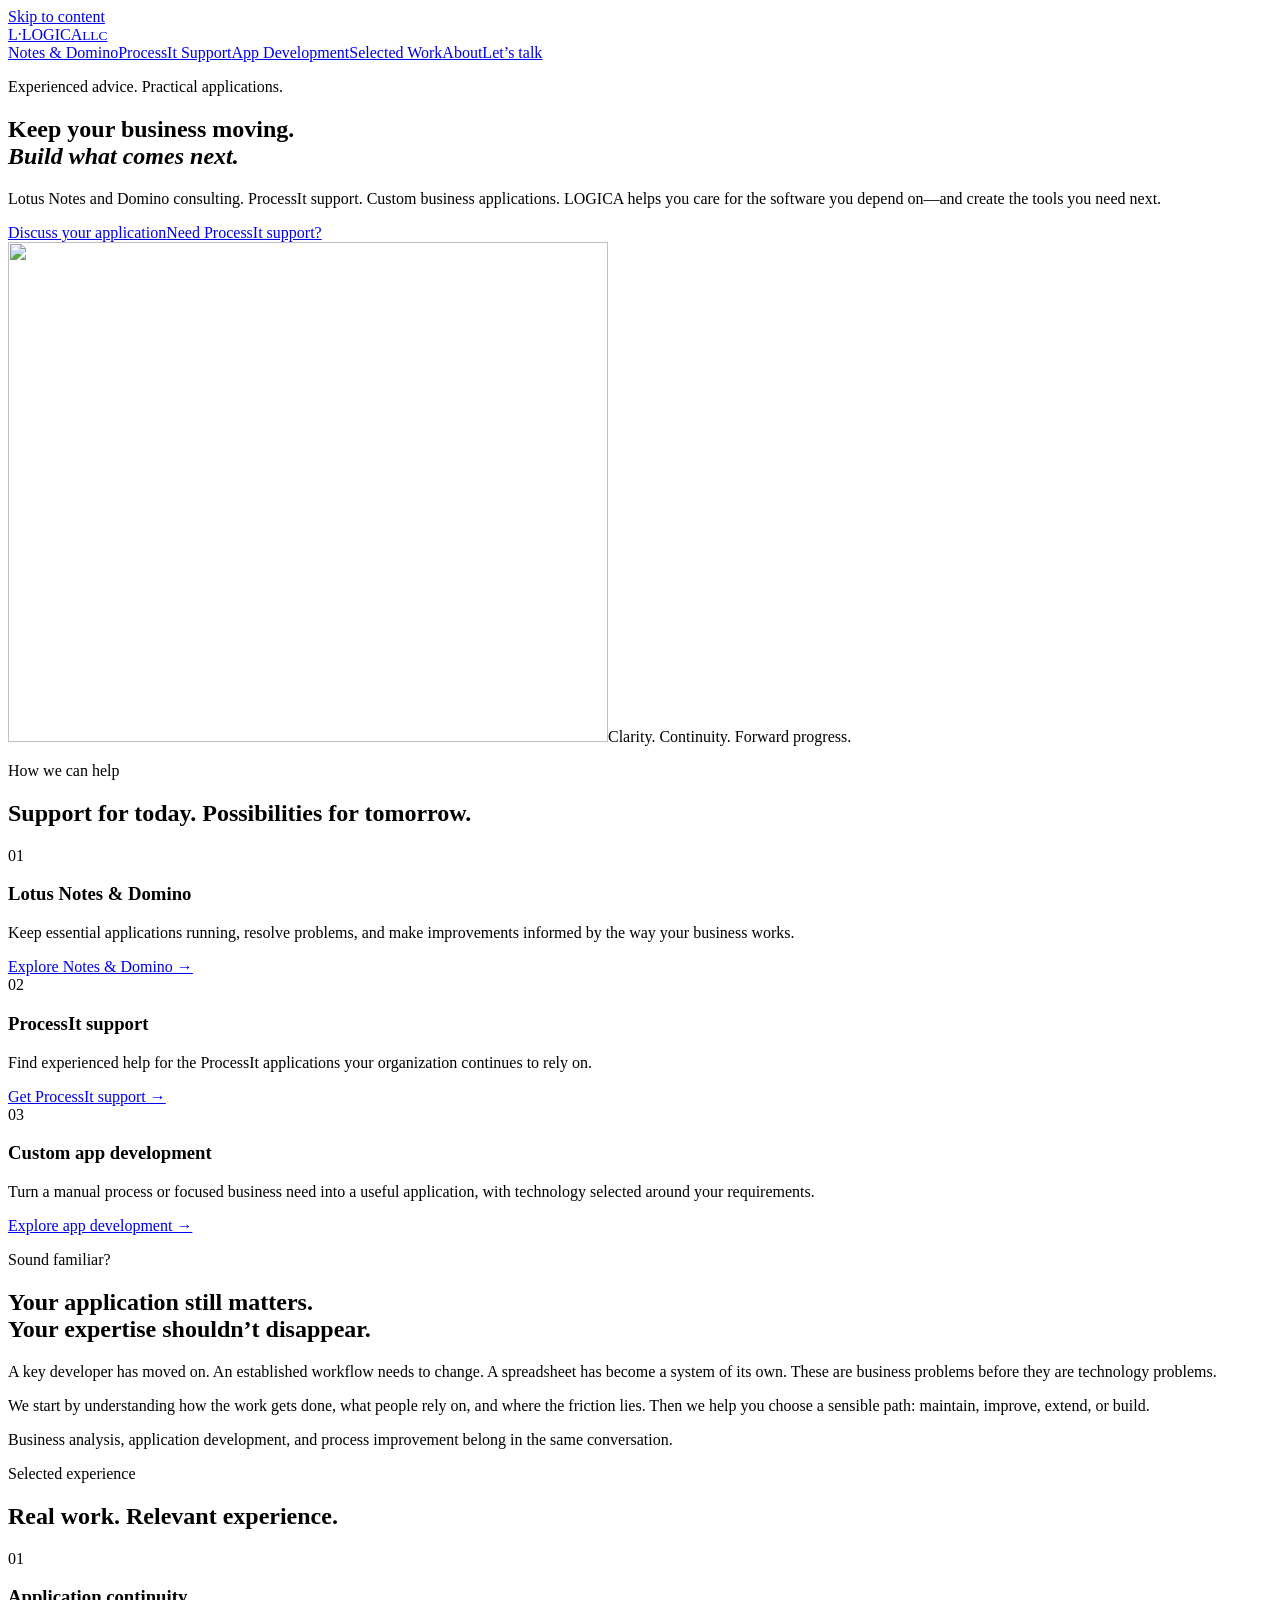
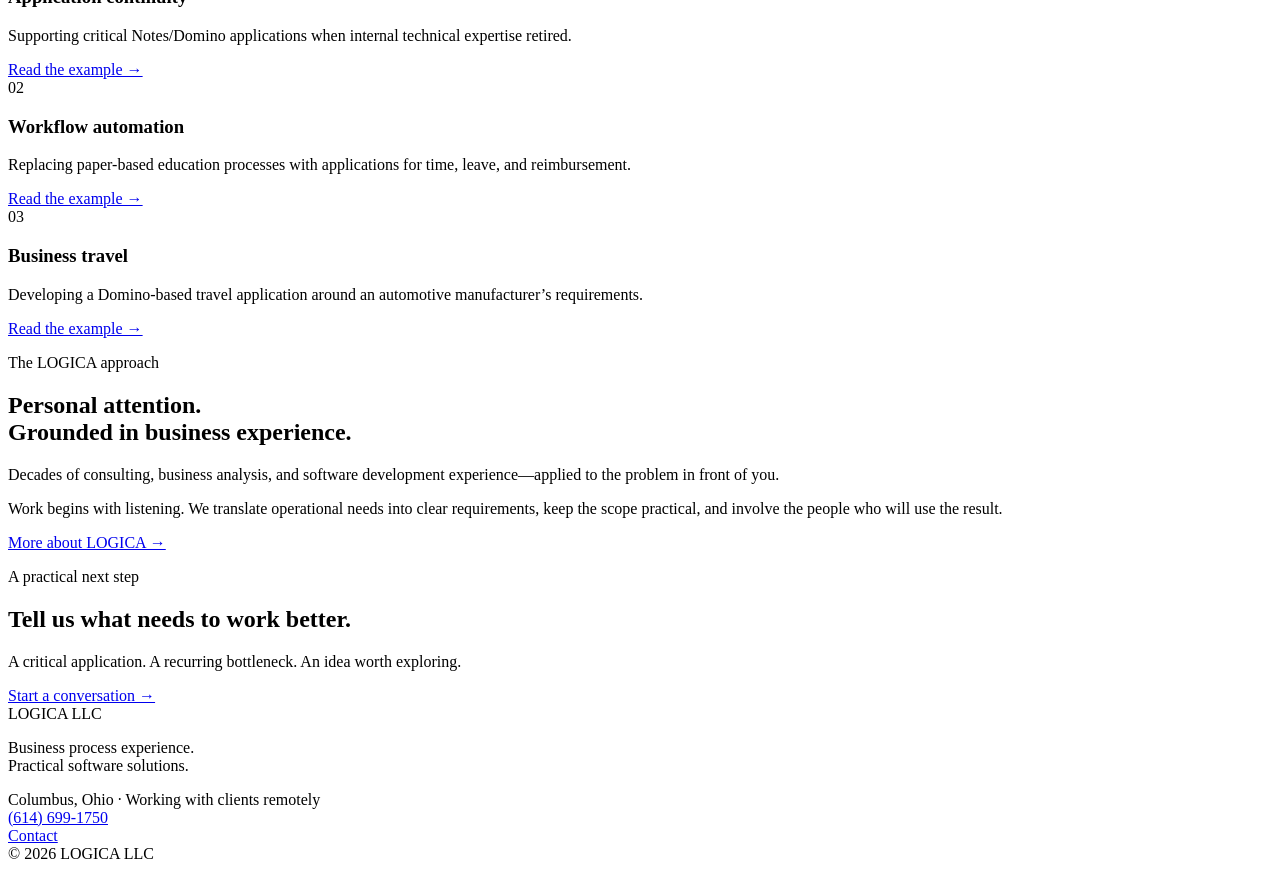
==== index.html @ cddb0daa "Add files via upload" ====
<!doctype html><html lang="en"><head><meta charset="utf-8"><meta name="viewport" content="width=device-width,initial-scale=1"><title>Lotus Notes, ProcessIt & Custom Applications | LOGICA LLC</title><meta name="description" content="Lotus Notes/Domino consulting, ProcessIt support, and platform-agnostic custom business application development."><meta name="theme-color" content="#142e35"><link rel="icon" href="assets/favicon.svg" type="image/svg+xml"><link rel="stylesheet" href="assets/styles.css"><script src="assets/site.js" defer></script></head><body><a class="skip" href="#main">Skip to content</a><header class="header"><div class="wrap header-inner"><a class="brand" href="index.html" aria-label="LOGICA LLC home"><span class="brand-mark" aria-hidden="true">L<span>·</span></span><span>LOGICA<small>LLC</small></span></a><button class="menu-toggle" aria-expanded="false" aria-controls="navigation" hidden>Menu</button><nav id="navigation" aria-label="Main navigation"><a class="" href="notes-domino.html">Notes & Domino</a><a class="" href="processit.html">ProcessIt Support</a><a class="" href="app-development.html">App Development</a><a class="" href="selected-work.html">Selected Work</a><a class="" href="about.html">About</a><a class="button small" href="contact.html">Let’s talk</a></nav></div></header><main id="main"><section class="hero home-hero"><div class="wrap hero-grid"><div><p class="eyebrow">Experienced advice. Practical applications.</p><h1>Keep your business moving.<br><em>Build what comes next.</em></h1><p class="intro">Lotus Notes and Domino consulting. ProcessIt support. Custom business applications. LOGICA helps you care for the software you depend on—and create the tools you need next.</p><div class="actions"><a class="button" href="contact.html">Discuss your application</a><a class="light-link" href="processit.html">Need ProcessIt support?</a></div></div><div class="hero-art"><img src="assets/workflow.svg" alt="" width="600" height="500"><span class="art-caption">Clarity. Continuity. Forward progress.</span></div></div></section><section class="section "><div class="wrap"><p class="eyebrow">How we can help</p><h2>Support for today. Possibilities for tomorrow.</h2><div class="cards"><article class="card"><span class="number">01</span><h3>Lotus Notes & Domino</h3><p>Keep essential applications running, resolve problems, and make improvements informed by the way your business works.</p><a class="text-link" href="notes-domino.html">Explore Notes & Domino →</a></article><article class="card"><span class="number">02</span><h3>ProcessIt support</h3><p>Find experienced help for the ProcessIt applications your organization continues to rely on.</p><a class="text-link" href="processit.html">Get ProcessIt support →</a></article><article class="card"><span class="number">03</span><h3>Custom app development</h3><p>Turn a manual process or focused business need into a useful application, with technology selected around your requirements.</p><a class="text-link" href="app-development.html">Explore app development →</a></article></div></div></section><section class="section muted"><div class="wrap"><p class="eyebrow">Sound familiar?</p><h2>Your application still matters.<br>Your expertise shouldn’t disappear.</h2><div class="split"><p class="large-copy">A key developer has moved on. An established workflow needs to change. A spreadsheet has become a system of its own. These are business problems before they are technology problems.</p><div><p>We start by understanding how the work gets done, what people rely on, and where the friction lies. Then we help you choose a sensible path: maintain, improve, extend, or build.</p><p>Business analysis, application development, and process improvement belong in the same conversation.</p></div></div></div></section><section class="section "><div class="wrap"><p class="eyebrow">Selected experience</p><h2>Real work. Relevant experience.</h2><div class="cards"><article class="card"><span class="number">01</span><h3>Application continuity</h3><p>Supporting critical Notes/Domino applications when internal technical expertise retired.</p><a class="text-link" href="selected-work.html#continuity">Read the example →</a></article><article class="card"><span class="number">02</span><h3>Workflow automation</h3><p>Replacing paper-based education processes with applications for time, leave, and reimbursement.</p><a class="text-link" href="selected-work.html#education">Read the example →</a></article><article class="card"><span class="number">03</span><h3>Business travel</h3><p>Developing a Domino-based travel application around an automotive manufacturer’s requirements.</p><a class="text-link" href="selected-work.html#travel">Read the example →</a></article></div></div></section><section class="section "><div class="wrap"><p class="eyebrow">The LOGICA approach</p><h2>Personal attention.<br>Grounded in business experience.</h2><div class="split"><p class="large-copy">Decades of consulting, business analysis, and software development experience—applied to the problem in front of you.</p><div><p>Work begins with listening. We translate operational needs into clear requirements, keep the scope practical, and involve the people who will use the result.</p><a class="text-link" href="about.html">More about LOGICA →</a></div></div></div></section><section class="closing"><div class="wrap closing-inner"><div><p class="eyebrow">A practical next step</p><h2>Tell us what needs to work better.</h2><p>A critical application. A recurring bottleneck. An idea worth exploring.</p></div><a class="button" href="contact.html">Start a conversation →</a></div></section></main><footer><div class="wrap footer-inner"><div class="footer-brand">LOGICA LLC<p>Business process experience.<br>Practical software solutions.</p></div><div>Columbus, Ohio · Working with clients remotely<br><a href="tel:+16146991750">(614) 699-1750</a></div><div><a class="" href="contact.html">Contact</a><br>© <span data-year>2026</span> LOGICA LLC</div></div></footer></body></html>
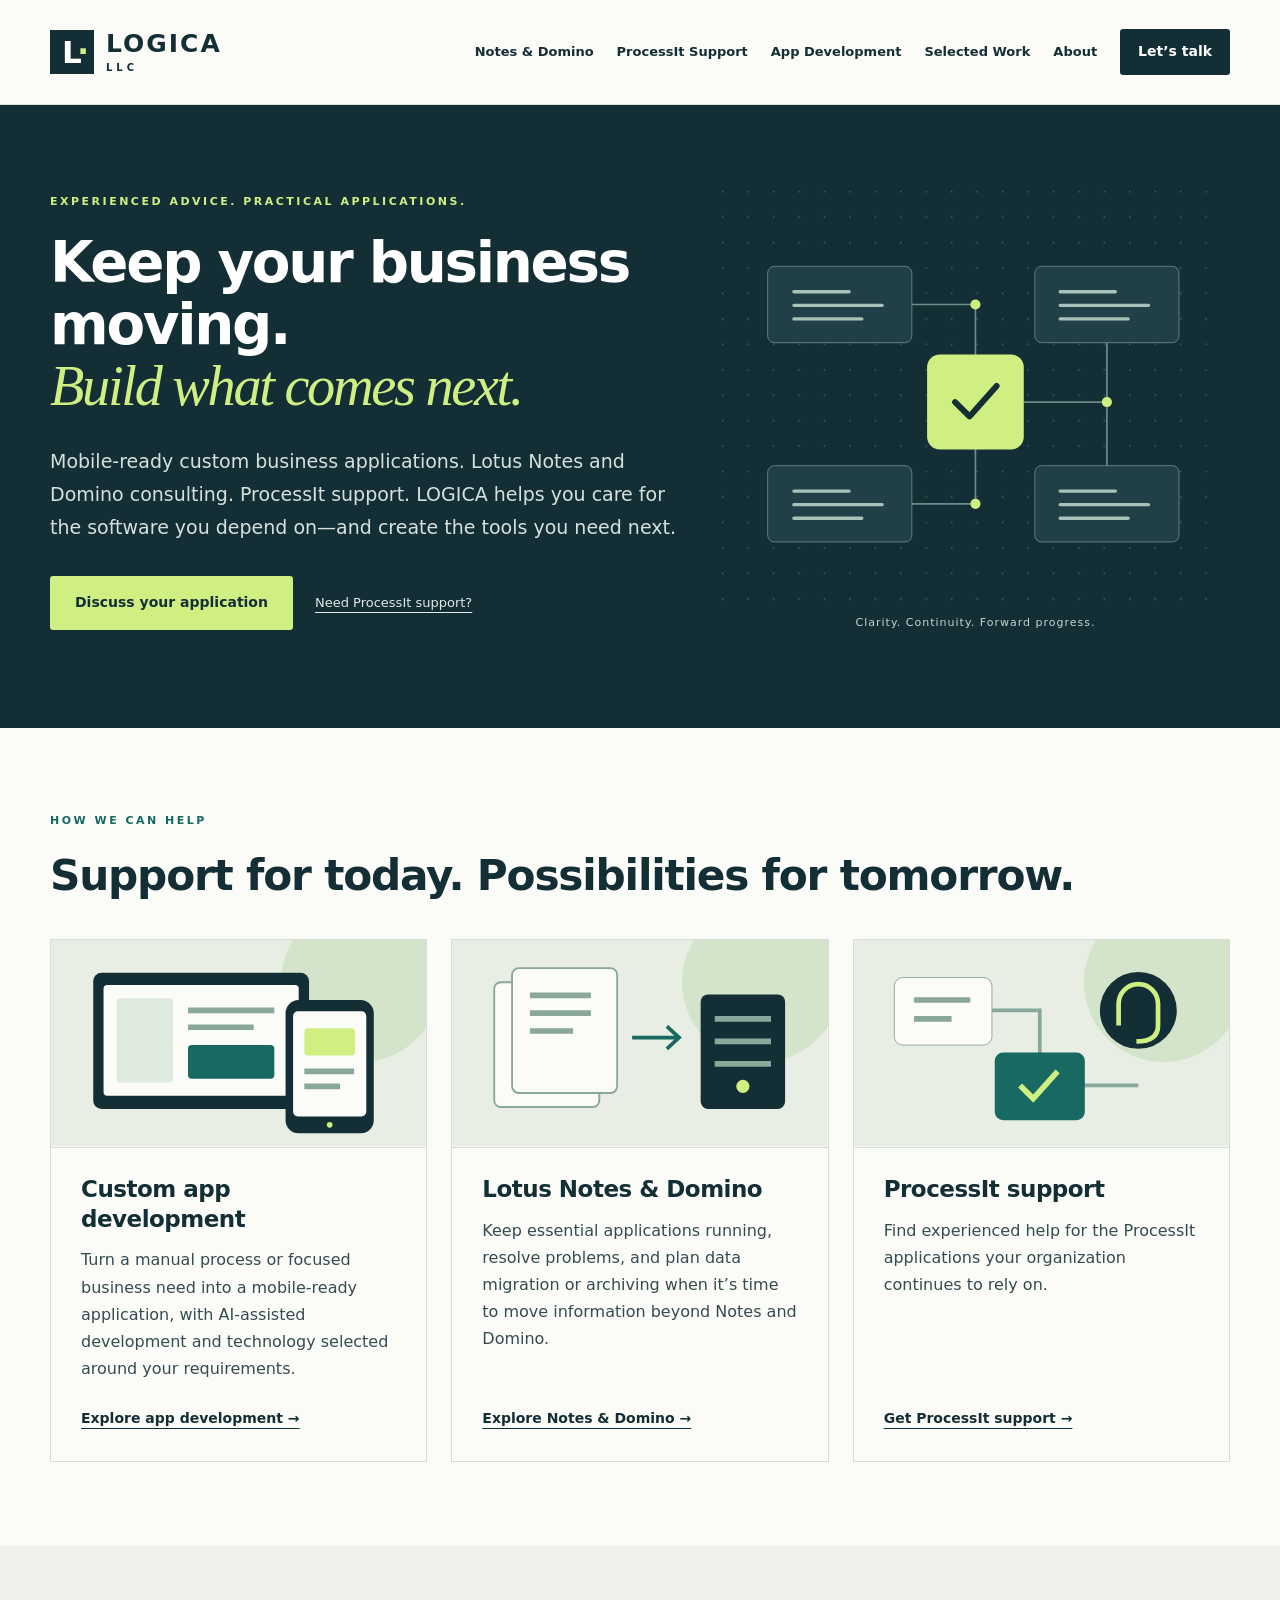
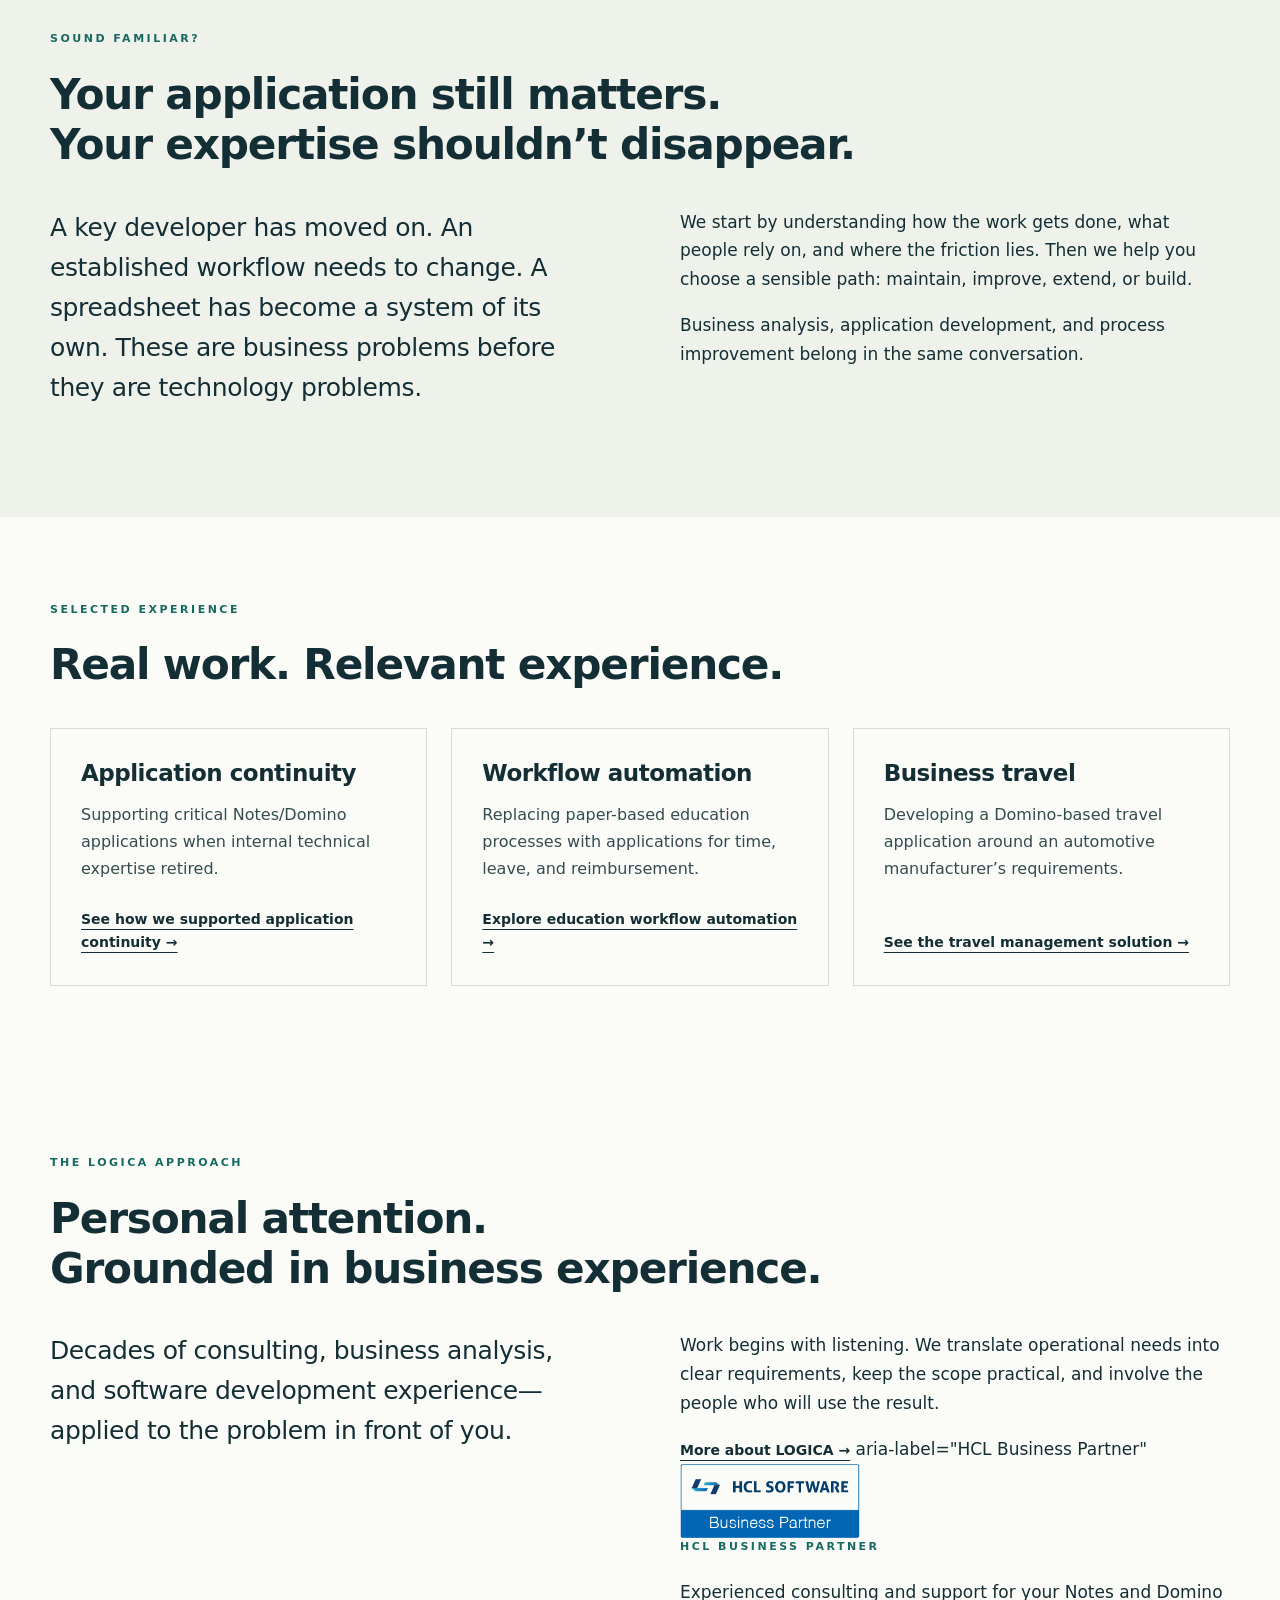
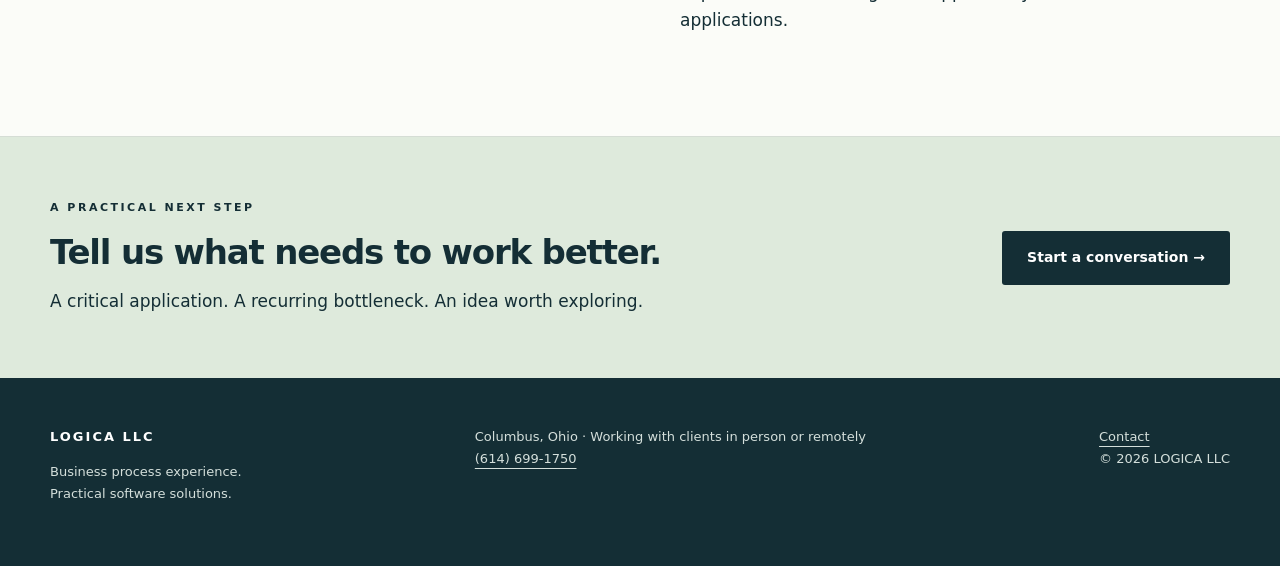
==== commit 2c968625: "Revise index.html for improved content and layout Updated homepage content and structure, including " ====
--- a/index.html
+++ b/index.html
@@ -1 +1,236 @@
-<!doctype html><html lang="en"><head><meta charset="utf-8"><meta name="viewport" content="width=device-width,initial-scale=1"><title>Lotus Notes, ProcessIt & Custom Applications | LOGICA LLC</title><meta name="description" content="Lotus Notes/Domino consulting, ProcessIt support, and platform-agnostic custom business application development."><meta name="theme-color" content="#142e35"><link rel="icon" href="assets/favicon.svg" type="image/svg+xml"><link rel="stylesheet" href="assets/styles.css"><script src="assets/site.js" defer></script></head><body><a class="skip" href="#main">Skip to content</a><header class="header"><div class="wrap header-inner"><a class="brand" href="index.html" aria-label="LOGICA LLC home"><span class="brand-mark" aria-hidden="true">L<span>·</span></span><span>LOGICA<small>LLC</small></span></a><button class="menu-toggle" aria-expanded="false" aria-controls="navigation" hidden>Menu</button><nav id="navigation" aria-label="Main navigation"><a class="" href="notes-domino.html">Notes & Domino</a><a class="" href="processit.html">ProcessIt Support</a><a class="" href="app-development.html">App Development</a><a class="" href="selected-work.html">Selected Work</a><a class="" href="about.html">About</a><a class="button small" href="contact.html">Let’s talk</a></nav></div></header><main id="main"><section class="hero home-hero"><div class="wrap hero-grid"><div><p class="eyebrow">Experienced advice. Practical applications.</p><h1>Keep your business moving.<br><em>Build what comes next.</em></h1><p class="intro">Lotus Notes and Domino consulting. ProcessIt support. Custom business applications. LOGICA helps you care for the software you depend on—and create the tools you need next.</p><div class="actions"><a class="button" href="contact.html">Discuss your application</a><a class="light-link" href="processit.html">Need ProcessIt support?</a></div></div><div class="hero-art"><img src="assets/workflow.svg" alt="" width="600" height="500"><span class="art-caption">Clarity. Continuity. Forward progress.</span></div></div></section><section class="section "><div class="wrap"><p class="eyebrow">How we can help</p><h2>Support for today. Possibilities for tomorrow.</h2><div class="cards"><article class="card"><span class="number">01</span><h3>Lotus Notes & Domino</h3><p>Keep essential applications running, resolve problems, and make improvements informed by the way your business works.</p><a class="text-link" href="notes-domino.html">Explore Notes & Domino →</a></article><article class="card"><span class="number">02</span><h3>ProcessIt support</h3><p>Find experienced help for the ProcessIt applications your organization continues to rely on.</p><a class="text-link" href="processit.html">Get ProcessIt support →</a></article><article class="card"><span class="number">03</span><h3>Custom app development</h3><p>Turn a manual process or focused business need into a useful application, with technology selected around your requirements.</p><a class="text-link" href="app-development.html">Explore app development →</a></article></div></div></section><section class="section muted"><div class="wrap"><p class="eyebrow">Sound familiar?</p><h2>Your application still matters.<br>Your expertise shouldn’t disappear.</h2><div class="split"><p class="large-copy">A key developer has moved on. An established workflow needs to change. A spreadsheet has become a system of its own. These are business problems before they are technology problems.</p><div><p>We start by understanding how the work gets done, what people rely on, and where the friction lies. Then we help you choose a sensible path: maintain, improve, extend, or build.</p><p>Business analysis, application development, and process improvement belong in the same conversation.</p></div></div></div></section><section class="section "><div class="wrap"><p class="eyebrow">Selected experience</p><h2>Real work. Relevant experience.</h2><div class="cards"><article class="card"><span class="number">01</span><h3>Application continuity</h3><p>Supporting critical Notes/Domino applications when internal technical expertise retired.</p><a class="text-link" href="selected-work.html#continuity">Read the example →</a></article><article class="card"><span class="number">02</span><h3>Workflow automation</h3><p>Replacing paper-based education processes with applications for time, leave, and reimbursement.</p><a class="text-link" href="selected-work.html#education">Read the example →</a></article><article class="card"><span class="number">03</span><h3>Business travel</h3><p>Developing a Domino-based travel application around an automotive manufacturer’s requirements.</p><a class="text-link" href="selected-work.html#travel">Read the example →</a></article></div></div></section><section class="section "><div class="wrap"><p class="eyebrow">The LOGICA approach</p><h2>Personal attention.<br>Grounded in business experience.</h2><div class="split"><p class="large-copy">Decades of consulting, business analysis, and software development experience—applied to the problem in front of you.</p><div><p>Work begins with listening. We translate operational needs into clear requirements, keep the scope practical, and involve the people who will use the result.</p><a class="text-link" href="about.html">More about LOGICA →</a></div></div></div></section><section class="closing"><div class="wrap closing-inner"><div><p class="eyebrow">A practical next step</p><h2>Tell us what needs to work better.</h2><p>A critical application. A recurring bottleneck. An idea worth exploring.</p></div><a class="button" href="contact.html">Start a conversation →</a></div></section></main><footer><div class="wrap footer-inner"><div class="footer-brand">LOGICA LLC<p>Business process experience.<br>Practical software solutions.</p></div><div>Columbus, Ohio · Working with clients remotely<br><a href="tel:+16146991750">(614) 699-1750</a></div><div><a class="" href="contact.html">Contact</a><br>© <span data-year>2026</span> LOGICA LLC</div></div></footer></body></html>+<!doctype html>
+<html lang="en">
+<head>
+<meta charset="utf-8">
+<meta name="viewport" content="width=device-width,initial-scale=1">
+<title>Lotus Notes, ProcessIt & Custom Applications | LOGICA LLC</title>
+<meta name="description" content="Lotus Notes/Domino consulting, ProcessIt support, and platform-agnostic custom business application development.">
+<meta name="theme-color" content="#142e35">
+<link rel="icon" href="assets/favicon.svg" type="image/svg+xml">
+<link rel="stylesheet" href="assets/styles.css">
+<script src="assets/site.js" defer>
+</script>
+<style>
+/* Homepage-only additions. Original illustrative artwork, not product screenshots. */
+.service-visual{width:calc(100% + 60px);margin:-30px -30px 27px;overflow:hidden;border-bottom:1px solid var(--line)}.service-visual svg{display:block;width:100%;height:auto}.hero-art>svg{display:block;width:100%;height:auto}.partner-slot{display:flex;align-items:center;gap:20px;margin-top:28px;padding:20px;border:1px dashed #a88b54;background:#fff8e8}.partner-outline{font-size:15px;line-height:1.4;min-width:145px;padding:14px;border:1px dashed #a88b54;color:#66430e}.partner-outline strong{font-size:12px}.partner-slot .eyebrow{font-size:9px;margin-bottom:8px}.partner-slot p{font-size:13px;margin:0}.home-hero .hero-art{display:block}@media(max-width:1000px){.service-visual{width:calc(100% + 44px);margin:-22px -22px 25px}}@media(max-width:700px){.home-hero .hero-art{width:min(100%,340px);margin:18px auto 0}.home-hero .hero-art>svg{max-height:260px}.partner-slot{flex-direction:column;align-items:flex-start}.service-visual svg{max-height:210px}}
+</style>
+</head>
+<body>
+<a class="skip" href="#main">Skip to content</a>
+<header class="header">
+<div class="wrap header-inner">
+<a class="brand" href="index.html" aria-label="LOGICA LLC home">
+<span class="brand-mark" aria-hidden="true">L<span>·</span>
+</span>
+<span>LOGICA<small>LLC</small>
+</span>
+</a>
+<button class="menu-toggle" aria-expanded="false" aria-controls="navigation" hidden>Menu</button>
+<nav id="navigation" aria-label="Main navigation">
+<a class="" href="notes-domino.html">Notes & Domino</a>
+<a class="" href="processit.html">ProcessIt Support</a>
+<a class="" href="app-development.html">App Development</a>
+<a class="" href="selected-work.html">Selected Work</a>
+<a class="" href="about.html">About</a>
+<a class="button small" href="contact.html">Let’s talk</a>
+</nav>
+</div>
+</header>
+<main id="main">
+<section class="hero home-hero">
+<div class="wrap hero-grid">
+<div>
+<p class="eyebrow">Experienced advice. Practical applications.</p>
+<h1>Keep your business moving.<br>
+<em>Build what comes next.</em>
+</h1>
+<p class="intro">Mobile-ready custom business applications. Lotus Notes and Domino consulting. ProcessIt support. LOGICA helps you care for the software you depend on—and create the tools you need next.</p>
+<div class="actions">
+<a class="button" href="contact.html">Discuss your application</a>
+<a class="light-link" href="processit.html">Need ProcessIt support?</a>
+</div>
+</div>
+<div class="hero-art">
+<svg aria-hidden="true" focusable="false" xmlns="http://www.w3.org/2000/svg" viewBox="0 0 600 500">
+<defs>
+<pattern id="grid" width="30" height="30" patternUnits="userSpaceOnUse">
+<circle cx="2" cy="2" r="1" fill="#43636a"/>
+</pattern>
+</defs>
+<rect width="600" height="500" fill="url(#grid)"/>
+<g fill="none" stroke="#6b8c88" stroke-width="2">
+<path d="M140 135H300V250H455V370"/>
+<path d="M140 370H300V250"/>
+<path d="M455 135V250"/>
+</g>
+<g fill="#203f46" stroke="#6b8c88">
+<rect x="55" y="90" width="170" height="90" rx="8"/>
+<rect x="370" y="90" width="170" height="90" rx="8"/>
+<rect x="55" y="325" width="170" height="90" rx="8"/>
+<rect x="370" y="325" width="170" height="90" rx="8"/>
+</g>
+<rect x="243" y="194" width="114" height="112" rx="15" fill="#d0ef83"/>
+<path d="m276 250 17 17 32-36" stroke="#142e35" stroke-width="7" fill="none" stroke-linecap="round" stroke-linejoin="round"/>
+<g stroke="#a8c1b9" stroke-width="4" stroke-linecap="round">
+<path d="M86 120h65m-65 16h104m-104 16h80M400 120h65m-65 16h104m-104 16h80M86 355h65m-65 16h104m-104 16h80M400 355h65m-65 16h104m-104 16h80"/>
+</g>
+<g fill="#d0ef83">
+<circle cx="300" cy="135" r="6"/>
+<circle cx="300" cy="370" r="6"/>
+<circle cx="455" cy="250" r="6"/>
+</g>
+</svg>
+<span class="art-caption">Clarity. Continuity. Forward progress.</span>
+</div>
+</div>
+</section>
+<section class="section ">
+<div class="wrap">
+<p class="eyebrow">How we can help</p>
+<h2>Support for today. Possibilities for tomorrow.</h2>
+<div class="cards">
+<article class="card">
+<div class="service-visual">
+<svg viewBox="0 0 400 220" xmlns="http://www.w3.org/2000/svg" aria-hidden="true" focusable="false">
+<rect width="400" height="220" fill="#e9eee5"/>
+<circle cx="330" cy="45" r="85" fill="#d4e4ca"/>
+<rect x="45" y="35" width="230" height="145" rx="9" fill="#142e35"/>
+<rect x="56" y="48" width="208" height="118" rx="4" fill="#fbfcf8"/>
+<rect x="70" y="62" width="60" height="90" rx="4" fill="#deeadc"/>
+<path d="M146 75h92M146 93h70" stroke="#8aa79c" stroke-width="6"/>
+<rect x="146" y="112" width="92" height="36" rx="4" fill="#176961"/>
+<rect x="250" y="64" width="94" height="142" rx="14" fill="#142e35"/>
+<rect x="258" y="76" width="78" height="112" rx="5" fill="#fbfcf8"/>
+<rect x="270" y="94" width="54" height="29" rx="4" fill="#d0ef83"/>
+<path d="M270 140h53m-53 16h38" stroke="#8aa79c" stroke-width="6"/>
+<circle cx="297" cy="197" r="3" fill="#d0ef83"/>
+</svg>
+</div>
+<h3>Custom app development</h3>
+<p>Turn a manual process or focused business need into a mobile-ready application, with AI-assisted development and technology selected around your requirements.</p>
+<a class="text-link" href="app-development.html">Explore app development →</a>
+</article>
+<article class="card">
+<div class="service-visual">
+<svg viewBox="0 0 400 220" xmlns="http://www.w3.org/2000/svg" aria-hidden="true" focusable="false">
+<rect width="400" height="220" fill="#e9eee5"/>
+<circle cx="330" cy="45" r="85" fill="#d4e4ca"/>
+<g fill="#fbfcf8" stroke="#8aa79c" stroke-width="2">
+<rect x="45" y="45" width="112" height="133" rx="7"/>
+<rect x="64" y="30" width="112" height="133" rx="7"/>
+</g>
+<path d="M83 59h65M83 78h65M83 97h46" stroke="#8aa79c" stroke-width="6"/>
+<path d="M192 104h49m-12-12 13 12-13 12" stroke="#176961" stroke-width="4" fill="none"/>
+<rect x="265" y="58" width="90" height="122" rx="8" fill="#142e35"/>
+<path d="M280 84h60m-60 24h60m-60 24h60" stroke="#8aa79c" stroke-width="6"/>
+<circle cx="310" cy="156" r="7" fill="#d0ef83"/>
+</svg>
+</div>
+<h3>Lotus Notes & Domino</h3>
+<p>Keep essential applications running, resolve problems, and plan data migration or archiving when it’s time to move information beyond Notes and Domino.</p>
+<a class="text-link" href="notes-domino.html">Explore Notes & Domino →</a>
+</article>
+<article class="card">
+<div class="service-visual">
+<svg viewBox="0 0 400 220" xmlns="http://www.w3.org/2000/svg" aria-hidden="true" focusable="false">
+<rect width="400" height="220" fill="#e9eee5"/>
+<circle cx="330" cy="45" r="85" fill="#d4e4ca"/>
+<path d="M95 75h103v80h105" stroke="#8aa79c" stroke-width="4" fill="none"/>
+<rect x="43" y="40" width="104" height="72" rx="9" fill="#fbfcf8" stroke="#8aa79c"/>
+<path d="M64 64h60M64 84h40" stroke="#8aa79c" stroke-width="6"/>
+<rect x="150" y="120" width="96" height="72" rx="9" fill="#176961"/>
+<path d="m177 155 14 14 26-29" stroke="#d0ef83" stroke-width="6" fill="none"/>
+<circle cx="303" cy="75" r="41" fill="#142e35"/>
+<path d="M282 77v-9a21 21 0 0 1 42 0v9m-42-3v17m42-17v17m0 0c0 13-10 17-23 17" stroke="#d0ef83" stroke-width="5" fill="none"/>
+</svg>
+</div>
+<h3>ProcessIt support</h3>
+<p>Find experienced help for the ProcessIt applications your organization continues to rely on.</p>
+<a class="text-link" href="processit.html">Get ProcessIt support →</a>
+</article>
+</div>
+</div>
+</section>
+<section class="section muted">
+<div class="wrap">
+<p class="eyebrow">Sound familiar?</p>
+<h2>Your application still matters.<br>Your expertise shouldn’t disappear.</h2>
+<div class="split">
+<p class="large-copy">A key developer has moved on. An established workflow needs to change. A spreadsheet has become a system of its own. These are business problems before they are technology problems.</p>
+<div>
+<p>We start by understanding how the work gets done, what people rely on, and where the friction lies. Then we help you choose a sensible path: maintain, improve, extend, or build.</p>
+<p>Business analysis, application development, and process improvement belong in the same conversation.</p>
+</div>
+</div>
+</div>
+</section>
+<section class="section ">
+<div class="wrap">
+<p class="eyebrow">Selected experience</p>
+<h2>Real work. Relevant experience.</h2>
+<div class="cards">
+<article class="card">
+<h3>Application continuity</h3>
+<p>Supporting critical Notes/Domino applications when internal technical expertise retired.</p>
+<a class="text-link" href="selected-work.html#continuity">See how we supported application continuity →</a>
+</article>
+<article class="card">
+<h3>Workflow automation</h3>
+<p>Replacing paper-based education processes with applications for time, leave, and reimbursement.</p>
+<a class="text-link" href="selected-work.html#education">Explore education workflow automation →</a>
+</article>
+<article class="card">
+<h3>Business travel</h3>
+<p>Developing a Domino-based travel application around an automotive manufacturer’s requirements.</p>
+<a class="text-link" href="selected-work.html#travel">See the travel management solution →</a>
+</article>
+</div>
+</div>
+</section>
+<section class="section ">
+<div class="wrap">
+<p class="eyebrow">The LOGICA approach</p>
+<h2>Personal attention.<br>Grounded in business experience.</h2>
+<div class="split">
+<p class="large-copy">Decades of consulting, business analysis, and software development experience—applied to the problem in front of you.</p>
+<div>
+<p>Work begins with listening. We translate operational needs into clear requirements, keep the scope practical, and involve the people who will use the result.</p>
+<a class="text-link" href="about.html">More about LOGICA →</a>
+aria-label="HCL Business Partner"
+<img
+  src="HCLBPLogo.png"
+  alt="HCL Business Partner"
+  style="width:180px;max-width:100%;height:auto;display:block;"
+><div>
+<p class="eyebrow">HCL Business Partner</p>
+<p>Experienced consulting and support for your Notes and Domino applications.</p></div>
+</aside>
+</div>
+</div>
+</div>
+</section>
+<section class="closing">
+<div class="wrap closing-inner">
+<div>
+<p class="eyebrow">A practical next step</p>
+<h2>Tell us what needs to work better.</h2>
+<p>A critical application. A recurring bottleneck. An idea worth exploring.</p>
+</div>
+<a class="button" href="contact.html">Start a conversation →</a>
+</div>
+</section>
+</main>
+<footer>
+<div class="wrap footer-inner">
+<div class="footer-brand">LOGICA LLC<p>Business process experience.<br>Practical software solutions.</p>
+</div>
+<div>Columbus, Ohio · Working with clients in person or remotely<br>
+<a href="tel:+16146991750">(614) 699-1750</a>
+</div>
+<div>
+<a class="" href="contact.html">Contact</a>
+<br>© <span data-year>2026</span> LOGICA LLC</div>
+</div>
+</footer>
+</body>
+</html>
--- a/assets/styles.css
+++ b/assets/styles.css
@@ -0,0 +1,2 @@
+@charset "UTF-8";
+:root{--ink:#142e35;--teal:#176961;--lime:#d0ef83;--paper:#fbfcf8;--muted:#eef2eb;--line:#d5ddd5;--text:#344c51}*{box-sizing:border-box}html{scroll-behavior:smooth;scroll-padding-top:110px}body{margin:0;background:var(--paper);color:var(--ink);font:17px/1.7 system-ui,-apple-system,BlinkMacSystemFont,"Segoe UI",sans-serif}a{color:inherit;text-underline-offset:5px}a:hover{color:var(--teal)}img{max-width:100%;height:auto}.wrap{width:min(1180px,calc(100% - 64px));margin:auto}.header{background:var(--paper);border-bottom:1px solid var(--line)}.header-inner{min-height:104px;display:flex;align-items:center;justify-content:space-between;gap:26px}.brand{display:flex;align-items:center;gap:12px;text-decoration:none;font-weight:800;font-size:25px;letter-spacing:2px;line-height:1}.brand small{font-size:10px;display:block;margin-top:7px;letter-spacing:4px}.brand-mark{width:44px;height:44px;background:var(--ink);color:white;display:grid;place-content:center;position:relative;font-size:31px;letter-spacing:0}.brand-mark span{position:absolute;right:5px;top:6px;color:var(--lime)}nav{display:flex;align-items:center;gap:23px;font-size:13px;font-weight:650}nav a{text-decoration:none}nav a.active{box-shadow:0 2px var(--teal)}.button{display:inline-block;padding:14px 24px;background:var(--lime);color:var(--ink);font-weight:750;font-size:14px;text-decoration:none;border:1px solid transparent;border-radius:3px;white-space:normal}.button:hover{background:#e1f6b1;color:var(--ink)}.button.small{background:var(--ink);color:white;padding:10px 17px}.hero{background:var(--ink);color:white;padding:85px 0 95px;overflow:hidden}.hero-grid{display:grid;grid-template-columns:1fr}.home-hero .hero-grid{grid-template-columns:1.25fr 1fr;align-items:center;gap:35px}.eyebrow{font-size:11px;font-weight:800;letter-spacing:2.5px;text-transform:uppercase;margin:0 0 21px}.hero .eyebrow{color:var(--lime)}h1{font-size:clamp(40px,4.4vw,66px);line-height:1.09;letter-spacing:-2.3px;margin:0 0 27px;font-weight:650;max-width:950px}em{font-family:Georgia,serif;font-weight:400}h1 em{color:var(--lime)}.intro{font-size:19px;color:#d6e1de;max-width:730px;line-height:1.75;margin-bottom:32px}.actions{display:flex;align-items:center;gap:22px;flex-wrap:wrap}.light-link{font-size:13px;color:#e1e9e6}.light-link:hover{color:var(--lime)}.hero-art{position:relative}.art-caption{display:block;font-size:11px;color:#c6d5d0;text-align:center;letter-spacing:1px}.section{padding:84px 0}.section h2,.closing h2{font-size:clamp(31px,3.3vw,46px);line-height:1.18;letter-spacing:-1.2px;margin:0 0 38px;font-weight:600}.section .eyebrow{color:var(--teal)}.muted{background:var(--muted)}.cards{display:grid;grid-template-columns:repeat(3,1fr);gap:24px}.card{border:1px solid var(--line);background:var(--paper);padding:30px;display:flex;flex-direction:column;align-items:flex-start}.number{font:italic 23px Georgia,serif;color:var(--teal);margin-bottom:30px}.card h3{font-size:23px;line-height:1.3;margin:0 0 12px;letter-spacing:-.5px}.card p{font-size:16px;color:var(--text);margin:0 0 25px}.text-link{font-size:14px;font-weight:750;margin-top:auto}.split{display:grid;grid-template-columns:1fr 1fr;gap:80px}.split p:first-child{margin-top:0}.large-copy{font-size:25px;line-height:1.6;letter-spacing:-.4px}.measure{max-width:800px;font-size:20px}.callout{background:var(--muted);padding:32px}.callout h3{font-size:27px;line-height:1.3}.check-list{padding-left:23px}.check-list li{padding:7px 0}.fine{font-size:13px;color:var(--text)}.placeholder{background:#fff4d8;border-left:4px solid #b5721f;padding:21px 25px;margin:30px 0 0;color:#66430e;max-width:900px}.placeholder strong{font-size:10px;letter-spacing:2px}.placeholder p{font-size:15px;margin:9px 0 0!important}.case{scroll-margin-top:30px;max-width:880px}.case-tag{font-size:13px;color:var(--teal);font-weight:700}dl{display:grid;grid-template-columns:140px 1fr;gap:24px 35px}dt{font-weight:750}dd{margin:0;color:var(--text)}.contact-number>a{font-size:clamp(25px,3vw,38px);font-weight:650;letter-spacing:-1px}.closing{padding:62px 0;background:#deeadc;border-top:1px solid var(--line)}.closing-inner{display:flex;align-items:center;justify-content:space-between;gap:40px}.closing h2{font-size:34px;margin-bottom:15px}.closing p{margin:0}.closing .eyebrow{margin-bottom:14px}.closing .button{background:var(--ink);color:white;flex-shrink:0}footer{padding:48px 0;background:var(--ink);color:#d4dfdb;font-size:13px}.footer-inner{display:flex;justify-content:space-between;gap:40px}.footer-brand{font-weight:800;color:white;letter-spacing:2px}.footer-brand p{font-weight:400;letter-spacing:0;color:#d4dfdb}.menu-toggle{background:transparent;border:1px solid var(--line);padding:9px 12px;color:var(--ink);font:inherit}.skip{position:absolute;top:-100px;background:white;padding:12px;z-index:10}.skip:focus{top:0}a:focus-visible,button:focus-visible{outline:3px solid #d48628;outline-offset:5px}button{cursor:pointer}@media(min-width:1001px){.menu-toggle{display:none}}@media(max-width:1000px){.header-inner{flex-wrap:wrap;padding:23px 0;min-height:90px}nav{width:100%;flex-wrap:wrap;gap:18px}body:has(.menu-toggle:not([hidden])) nav{display:none}body:has(.menu-toggle:not([hidden])) nav.open{display:flex}.home-hero .hero-grid{grid-template-columns:1fr 0.8fr}h1{font-size:46px}.cards{gap:14px}.card{padding:22px}.split{gap:35px}}@media(max-width:700px){.wrap{width:calc(100% - 40px)}.hero{padding:55px 0 60px}.home-hero .hero-grid{grid-template-columns:1fr}.hero-art{max-width:380px;margin:auto}.hero-art img{max-height:300px}.section{padding:55px 0}.cards,.split{grid-template-columns:1fr}.cards{gap:18px}.number{margin-bottom:18px}.section h2{margin-bottom:28px}.closing-inner,.footer-inner{display:block}.closing .button{margin-top:25px}.footer-inner>div{margin-bottom:27px}h1{font-size:43px;letter-spacing:-1.5px}.intro{font-size:18px}dl{grid-template-columns:1fr;gap:8px}dd{margin-bottom:20px}.large-copy{font-size:22px}.hero-art{display:none}}@media(prefers-reduced-motion:reduce){html{scroll-behavior:auto}}
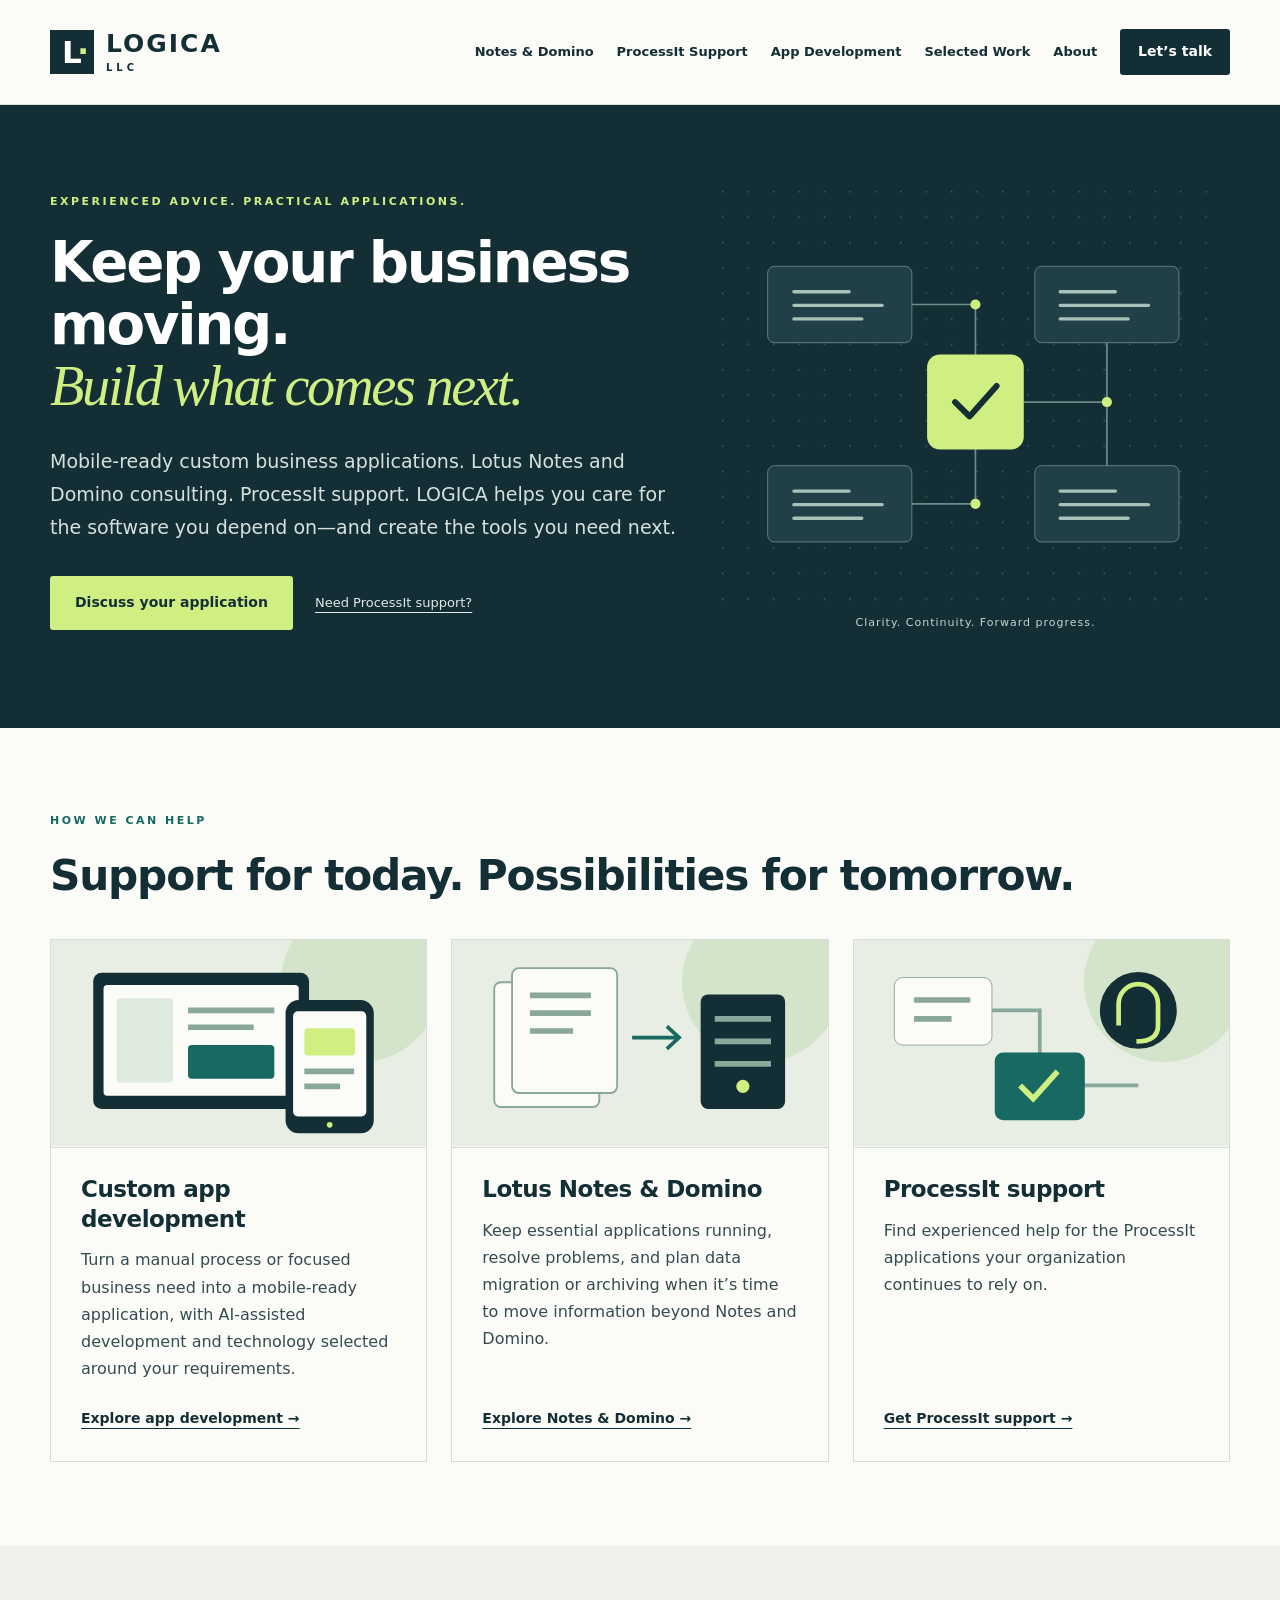
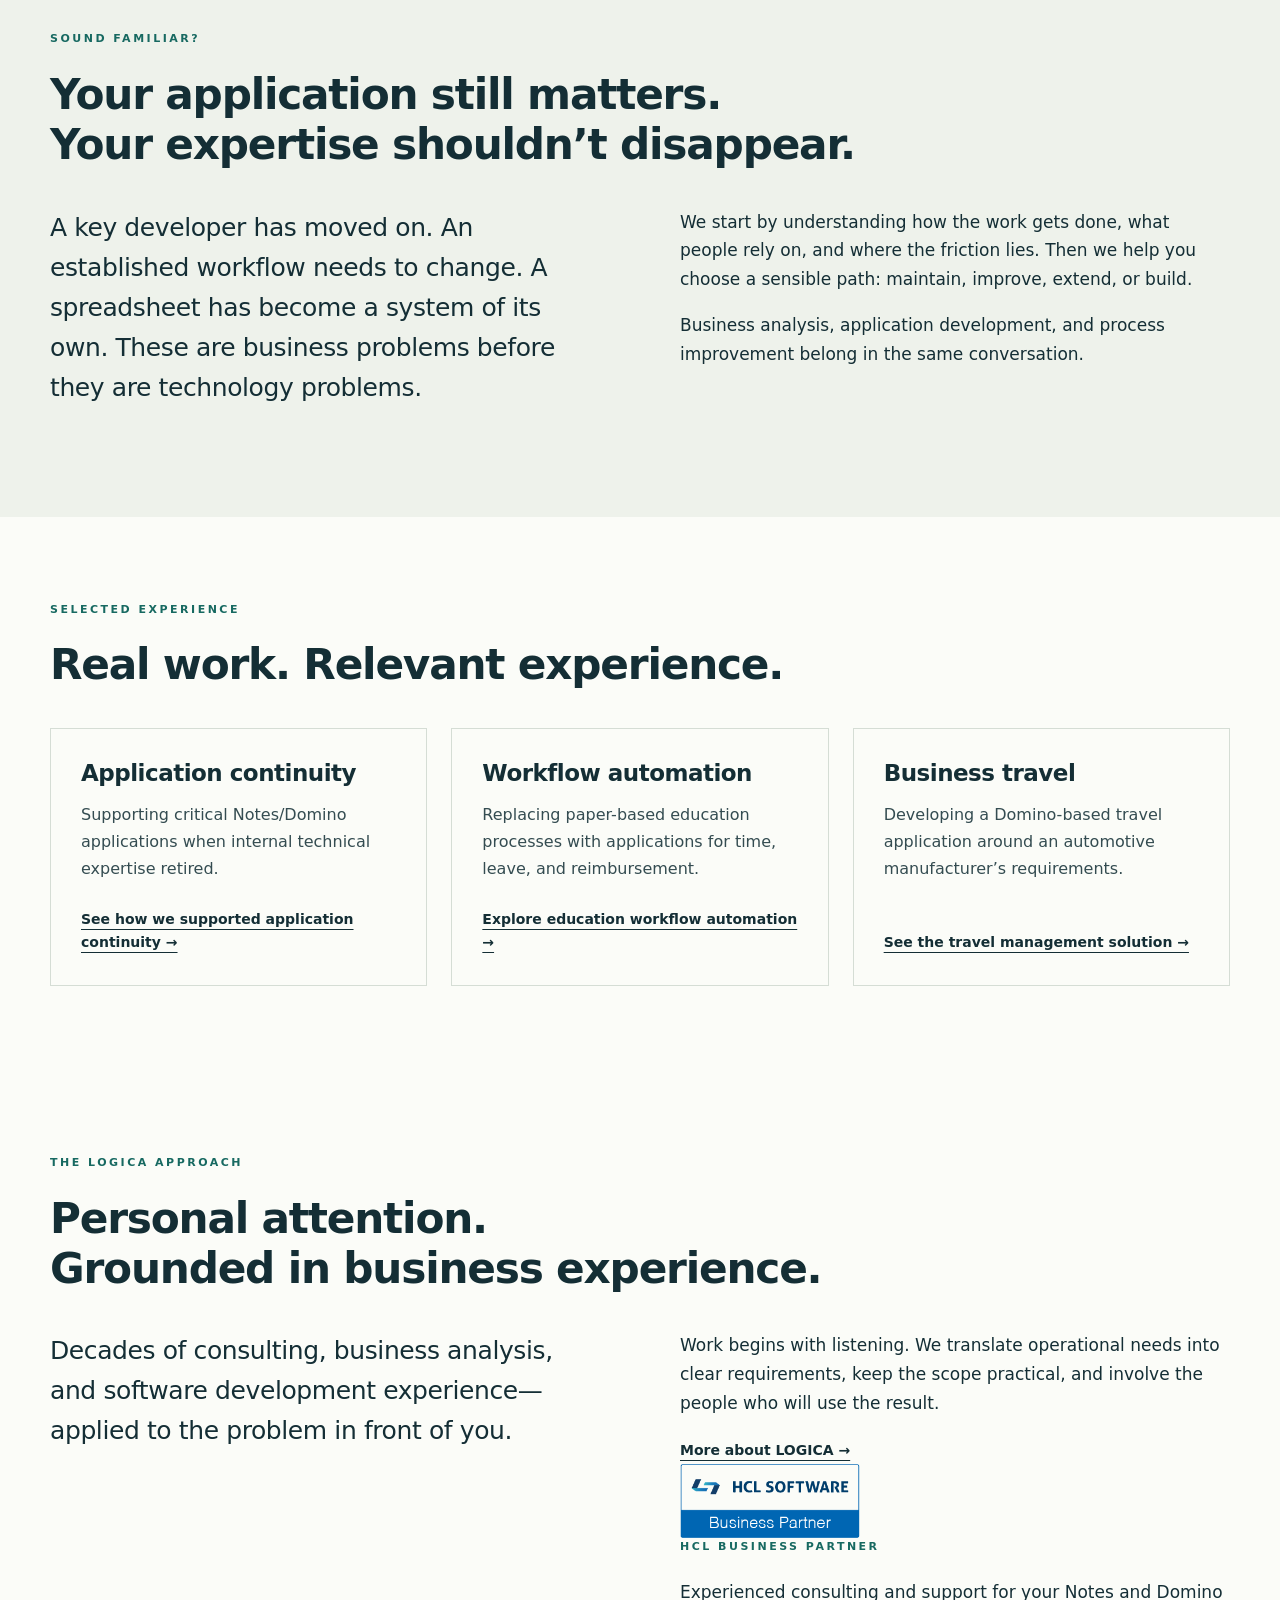
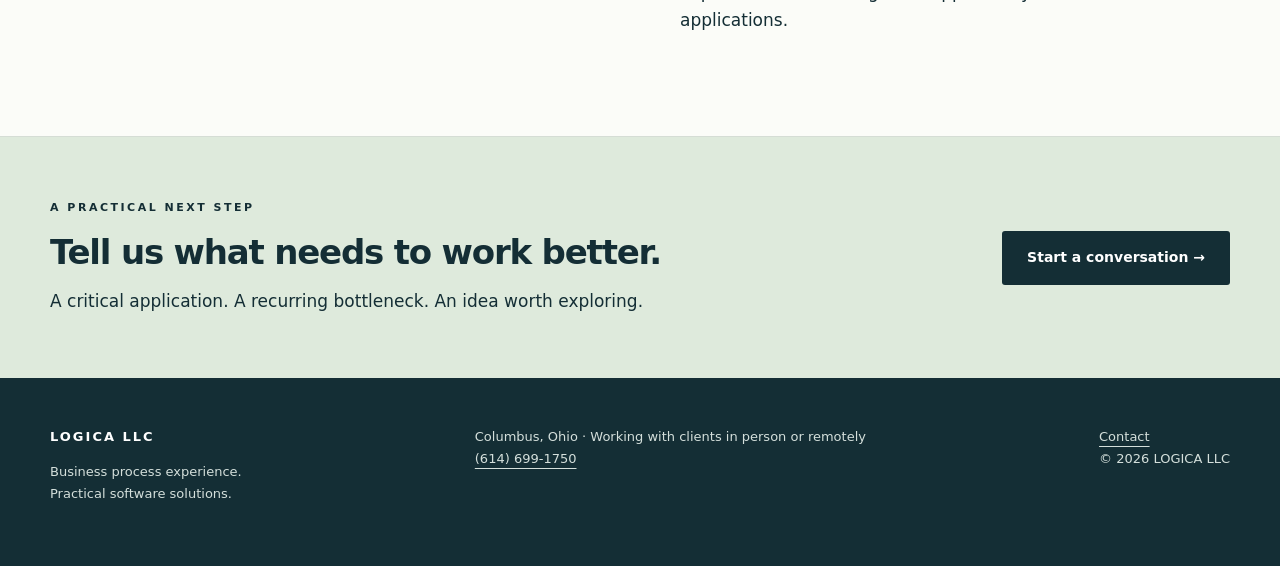
==== commit 92b29258: "Update index.html" ====
--- a/index.html
+++ b/index.html
@@ -196,7 +196,6 @@
 <div>
 <p>Work begins with listening. We translate operational needs into clear requirements, keep the scope practical, and involve the people who will use the result.</p>
 <a class="text-link" href="about.html">More about LOGICA →</a>
-aria-label="HCL Business Partner"
 <img
   src="HCLBPLogo.png"
   alt="HCL Business Partner"
